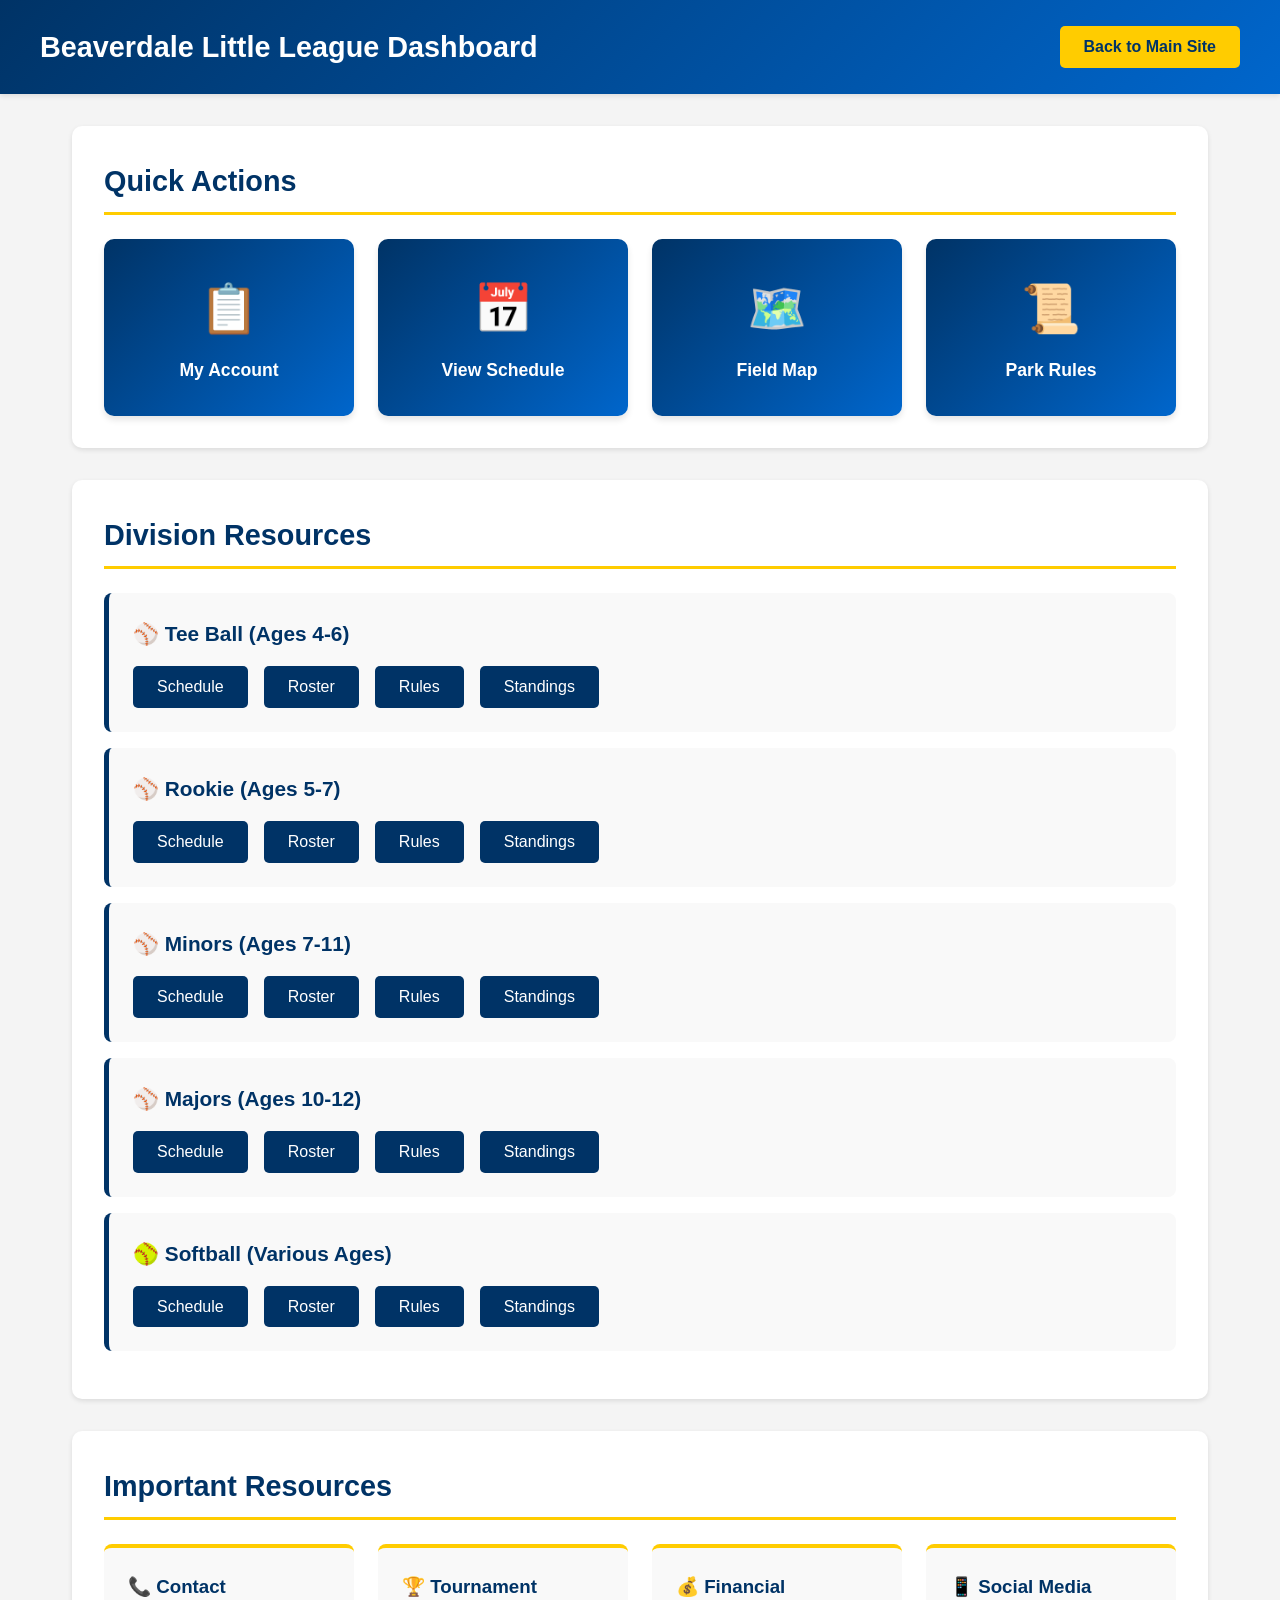
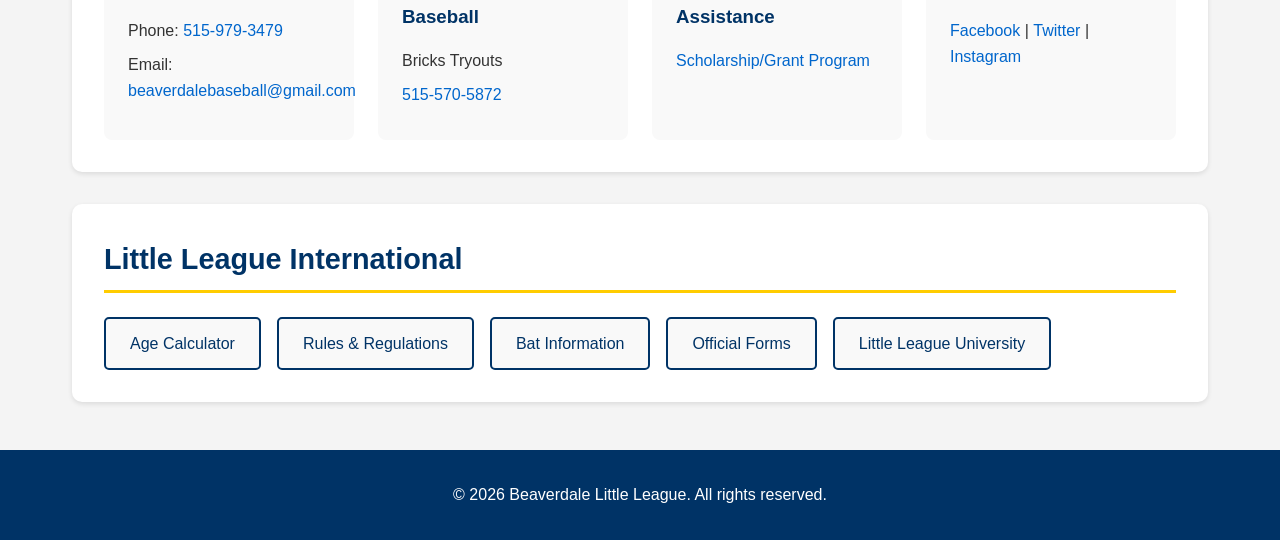
==== dashboard.html @ 2b5cd957 "Add dashboard page with division-organized resources" ====
<!DOCTYPE html>
<html lang="en">
<head>
    <meta charset="UTF-8">
    <meta name="viewport" content="width=device-width, initial-scale=1.0">
    <title>Beaverdale Little League - Dashboard</title>
    <link rel="stylesheet" href="dashboard.css">
</head>
<body>
    <header>
        <div class="header-content">
            <h1>Beaverdale Little League Dashboard</h1>
            <a href="https://clubs.bluesombrero.com/Default.aspx?tabid=1288891" class="logout-btn">Back to Main Site</a>
        </div>
    </header>

    <main>
        <!-- Quick Actions -->
        <section class="quick-actions">
            <h2>Quick Actions</h2>
            <div class="action-grid">
                <a href="https://clubs.bluesombrero.com/Default.aspx?tabid=1288891" class="action-card">
                    <span class="icon">📋</span>
                    <h3>My Account</h3>
                </a>
                <a href="https://clubs.bluesombrero.com/Default.aspx?tabid=1288891" class="action-card">
                    <span class="icon">📅</span>
                    <h3>View Schedule</h3>
                </a>
                <a href="https://clubs.bluesombrero.com/portals/54391/contentrotator/contentrotator638093979348709795.png" target="_blank" class="action-card">
                    <span class="icon">🗺️</span>
                    <h3>Field Map</h3>
                </a>
                <a href="https://clubs.bluesombrero.com/portals/54391/contentrotator/contentrotator638093961183567365.png" target="_blank" class="action-card">
                    <span class="icon">📜</span>
                    <h3>Park Rules</h3>
                </a>
            </div>
        </section>

        <!-- Division Links -->
        <section class="divisions">
            <h2>Division Resources</h2>
            
            <div class="division-card">
                <h3>⚾ Tee Ball (Ages 4-6)</h3>
                <div class="division-links">
                    <a href="https://clubs.bluesombrero.com/Default.aspx?tabid=1288891">Schedule</a>
                    <a href="https://clubs.bluesombrero.com/Default.aspx?tabid=1288891">Roster</a>
                    <a href="https://www.littleleague.org/playing-rules/rules-regulations-policies/">Rules</a>
                    <a href="https://clubs.bluesombrero.com/Default.aspx?tabid=1288891">Standings</a>
                </div>
            </div>

            <div class="division-card">
                <h3>⚾ Rookie (Ages 5-7)</h3>
                <div class="division-links">
                    <a href="https://clubs.bluesombrero.com/Default.aspx?tabid=1288891">Schedule</a>
                    <a href="https://clubs.bluesombrero.com/Default.aspx?tabid=1288891">Roster</a>
                    <a href="https://www.littleleague.org/playing-rules/rules-regulations-policies/">Rules</a>
                    <a href="https://clubs.bluesombrero.com/Default.aspx?tabid=1288891">Standings</a>
                </div>
            </div>

            <div class="division-card">
                <h3>⚾ Minors (Ages 7-11)</h3>
                <div class="division-links">
                    <a href="https://clubs.bluesombrero.com/Default.aspx?tabid=1288891">Schedule</a>
                    <a href="https://clubs.bluesombrero.com/Default.aspx?tabid=1288891">Roster</a>
                    <a href="https://www.littleleague.org/playing-rules/rules-regulations-policies/">Rules</a>
                    <a href="https://clubs.bluesombrero.com/Default.aspx?tabid=1288891">Standings</a>
                </div>
            </div>

            <div class="division-card">
                <h3>⚾ Majors (Ages 10-12)</h3>
                <div class="division-links">
                    <a href="https://clubs.bluesombrero.com/Default.aspx?tabid=1288891">Schedule</a>
                    <a href="https://clubs.bluesombrero.com/Default.aspx?tabid=1288891">Roster</a>
                    <a href="https://www.littleleague.org/playing-rules/rules-regulations-policies/">Rules</a>
                    <a href="https://clubs.bluesombrero.com/Default.aspx?tabid=1288891">Standings</a>
                </div>
            </div>

            <div class="division-card">
                <h3>🥎 Softball (Various Ages)</h3>
                <div class="division-links">
                    <a href="https://clubs.bluesombrero.com/Default.aspx?tabid=1288891">Schedule</a>
                    <a href="https://clubs.bluesombrero.com/Default.aspx?tabid=1288891">Roster</a>
                    <a href="https://www.littleleague.org/playing-rules/rules-regulations-policies/">Rules</a>
                    <a href="https://clubs.bluesombrero.com/Default.aspx?tabid=1288891">Standings</a>
                </div>
            </div>
        </section>

        <!-- Important Resources -->
        <section class="resources">
            <h2>Important Resources</h2>
            <div class="resource-grid">
                <div class="resource-card">
                    <h3>📞 Contact</h3>
                    <p>Phone: <a href="tel:515-979-3479">515-979-3479</a></p>
                    <p>Email: <a href="mailto:beaverdalebaseball@gmail.com">beaverdalebaseball@gmail.com</a></p>
                </div>
                <div class="resource-card">
                    <h3>🏆 Tournament Baseball</h3>
                    <p>Bricks Tryouts</p>
                    <p><a href="tel:515-570-5872">515-570-5872</a></p>
                </div>
                <div class="resource-card">
                    <h3>💰 Financial Assistance</h3>
                    <p><a href="https://www.littleleague.org/call-up-grant-program/" target="_blank">Scholarship/Grant Program</a></p>
                </div>
                <div class="resource-card">
                    <h3>📱 Social Media</h3>
                    <p>
                        <a href="https://www.facebook.com/BeaverdaleLL" target="_blank">Facebook</a> |
                        <a href="https://www.twitter.com/BeaverdaleLL" target="_blank">Twitter</a> |
                        <a href="https://www.instagram.com/beaverdalelittleleague" target="_blank">Instagram</a>
                    </p>
                </div>
            </div>
        </section>

        <!-- Little League Resources -->
        <section class="ll-resources">
            <h2>Little League International</h2>
            <div class="ll-links">
                <a href="https://www.littleleague.org/play-little-league/determine-league-age/" target="_blank">Age Calculator</a>
                <a href="https://www.littleleague.org/playing-rules/rules-regulations-policies/" target="_blank">Rules & Regulations</a>
                <a href="https://www.littleleague.org/playing-rules/bat-information/" target="_blank">Bat Information</a>
                <a href="https://www.littleleague.org/forms-publications/" target="_blank">Official Forms</a>
                <a href="http://www.littleleagueu.org/" target="_blank">Little League University</a>
            </div>
        </section>
    </main>

    <footer>
        <p>&copy; 2026 Beaverdale Little League. All rights reserved.</p>
    </footer>
</body>
</html>
---- dashboard.css ----
/* Reset and Base Styles */
* {
    margin: 0;
    padding: 0;
    box-sizing: border-box;
}

body {
    font-family: 'Arial', sans-serif;
    line-height: 1.6;
    color: #333;
    background-color: #f4f4f4;
}

/* Header */
header {
    background: linear-gradient(135deg, #003366 0%, #0066cc 100%);
    color: white;
    padding: 1.5rem 2rem;
    box-shadow: 0 2px 5px rgba(0,0,0,0.1);
}

.header-content {
    max-width: 1200px;
    margin: 0 auto;
    display: flex;
    justify-content: space-between;
    align-items: center;
}

header h1 {
    font-size: 1.8rem;
}

.logout-btn {
    background-color: #ffcc00;
    color: #003366;
    padding: 0.5rem 1.5rem;
    border-radius: 5px;
    text-decoration: none;
    font-weight: bold;
    transition: background-color 0.3s;
}

.logout-btn:hover {
    background-color: #ffdd33;
}

/* Main Content */
main {
    max-width: 1200px;
    margin: 2rem auto;
    padding: 0 2rem;
}

section {
    background: white;
    padding: 2rem;
    margin-bottom: 2rem;
    border-radius: 10px;
    box-shadow: 0 2px 5px rgba(0,0,0,0.1);
}

section h2 {
    color: #003366;
    margin-bottom: 1.5rem;
    font-size: 1.8rem;
    border-bottom: 3px solid #ffcc00;
    padding-bottom: 0.5rem;
}

/* Quick Actions */
.action-grid {
    display: grid;
    grid-template-columns: repeat(auto-fit, minmax(200px, 1fr));
    gap: 1.5rem;
}

.action-card {
    background: linear-gradient(135deg, #003366 0%, #0066cc 100%);
    color: white;
    padding: 2rem;
    border-radius: 10px;
    text-align: center;
    text-decoration: none;
    transition: transform 0.3s, box-shadow 0.3s;
    box-shadow: 0 4px 6px rgba(0,0,0,0.1);
}

.action-card:hover {
    transform: translateY(-5px);
    box-shadow: 0 6px 12px rgba(0,0,0,0.2);
}

.action-card .icon {
    font-size: 3rem;
    display: block;
    margin-bottom: 0.5rem;
}

.action-card h3 {
    font-size: 1.1rem;
}

/* Division Cards */
.division-card {
    background: #f9f9f9;
    padding: 1.5rem;
    margin-bottom: 1rem;
    border-radius: 8px;
    border-left: 5px solid #003366;
}

.division-card h3 {
    color: #003366;
    margin-bottom: 1rem;
    font-size: 1.3rem;
}

.division-links {
    display: flex;
    flex-wrap: wrap;
    gap: 1rem;
}

.division-links a {
    background: #003366;
    color: white;
    padding: 0.5rem 1.5rem;
    border-radius: 5px;
    text-decoration: none;
    font-weight: 500;
    transition: background-color 0.3s;
}

.division-links a:hover {
    background: #0066cc;
}

/* Resource Grid */
.resource-grid {
    display: grid;
    grid-template-columns: repeat(auto-fit, minmax(250px, 1fr));
    gap: 1.5rem;
}

.resource-card {
    background: #f9f9f9;
    padding: 1.5rem;
    border-radius: 8px;
    border-top: 4px solid #ffcc00;
}

.resource-card h3 {
    color: #003366;
    margin-bottom: 1rem;
}

.resource-card p {
    margin-bottom: 0.5rem;
}

.resource-card a {
    color: #0066cc;
    text-decoration: none;
    font-weight: 500;
}

.resource-card a:hover {
    text-decoration: underline;
}

/* Little League Resources */
.ll-links {
    display: flex;
    flex-wrap: wrap;
    gap: 1rem;
}

.ll-links a {
    background: #f9f9f9;
    color: #003366;
    padding: 0.75rem 1.5rem;
    border-radius: 5px;
    text-decoration: none;
    font-weight: 500;
    border: 2px solid #003366;
    transition: all 0.3s;
}

.ll-links a:hover {
    background: #003366;
    color: white;
}

/* Footer */
footer {
    background-color: #003366;
    color: white;
    text-align: center;
    padding: 2rem;
    margin-top: 3rem;
}

/* Responsive Design */
@media (max-width: 768px) {
    .header-content {
        flex-direction: column;
        gap: 1rem;
        text-align: center;
    }

    header h1 {
        font-size: 1.4rem;
    }

    .action-grid {
        grid-template-columns: repeat(auto-fit, minmax(150px, 1fr));
    }

    .division-links {
        flex-direction: column;
    }

    .division-links a {
        text-align: center;
    }

    .resource-grid {
        grid-template-columns: 1fr;
    }

    .ll-links {
        flex-direction: column;
    }

    .ll-links a {
        text-align: center;
    }
}
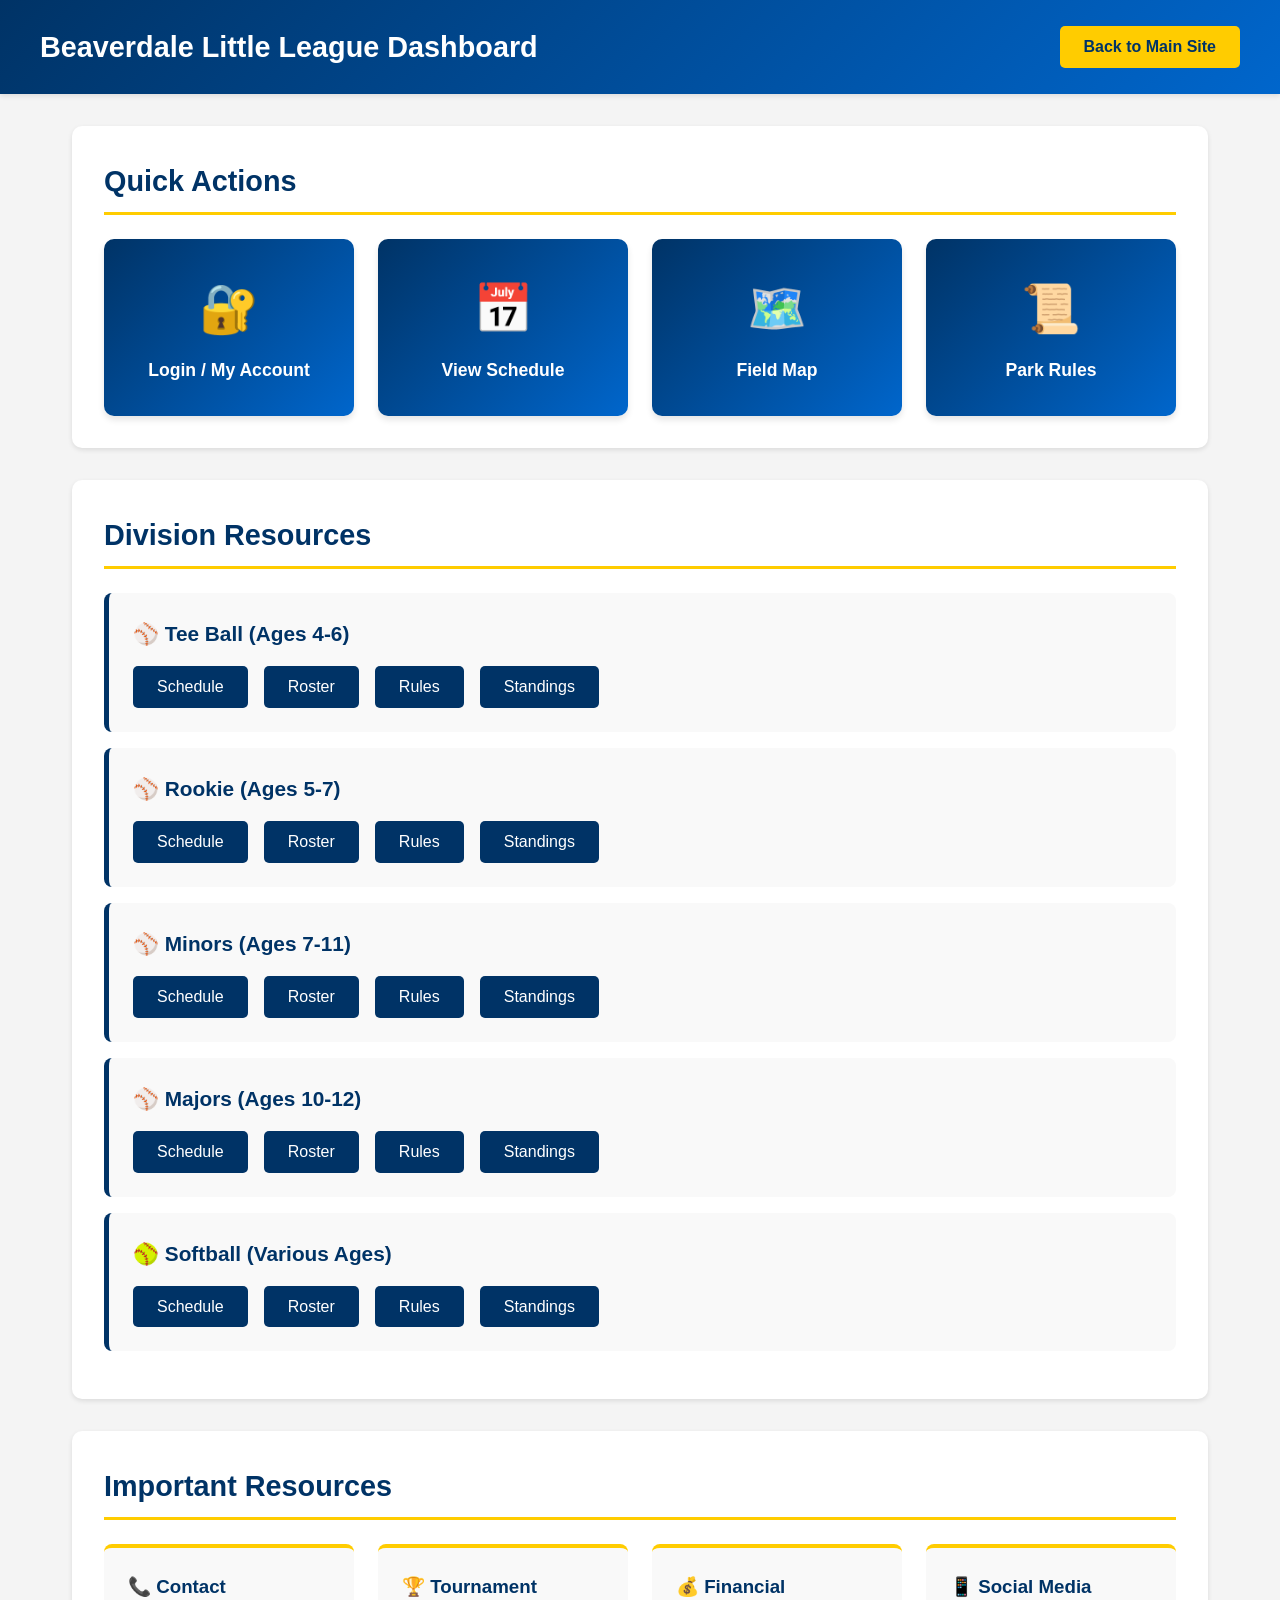
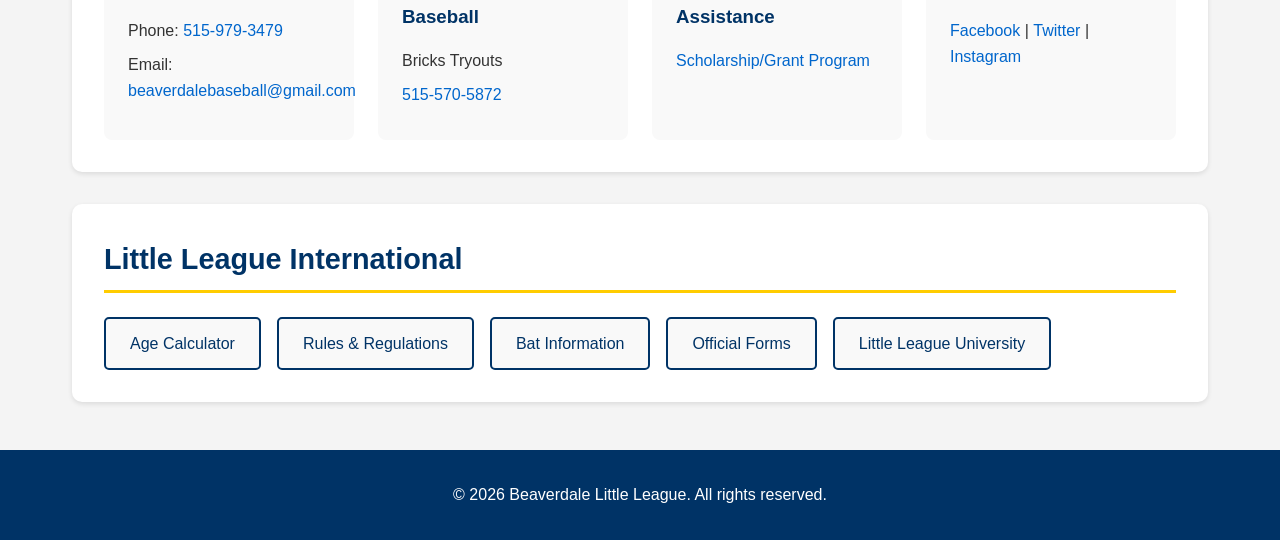
==== commit f865db2c: "Update flow to go directly to dashboard, login from there" ====
--- a/dashboard.html
+++ b/dashboard.html
@@ -19,9 +19,9 @@
         <section class="quick-actions">
             <h2>Quick Actions</h2>
             <div class="action-grid">
-                <a href="https://clubs.bluesombrero.com/Default.aspx?tabid=1288891" class="action-card">
-                    <span class="icon">📋</span>
-                    <h3>My Account</h3>
+                <a href="https://clubs.bluesombrero.com/Default.aspx?tabid=1292886" class="action-card">
+                    <span class="icon">🔐</span>
+                    <h3>Login / My Account</h3>
                 </a>
                 <a href="https://clubs.bluesombrero.com/Default.aspx?tabid=1288891" class="action-card">
                     <span class="icon">📅</span>
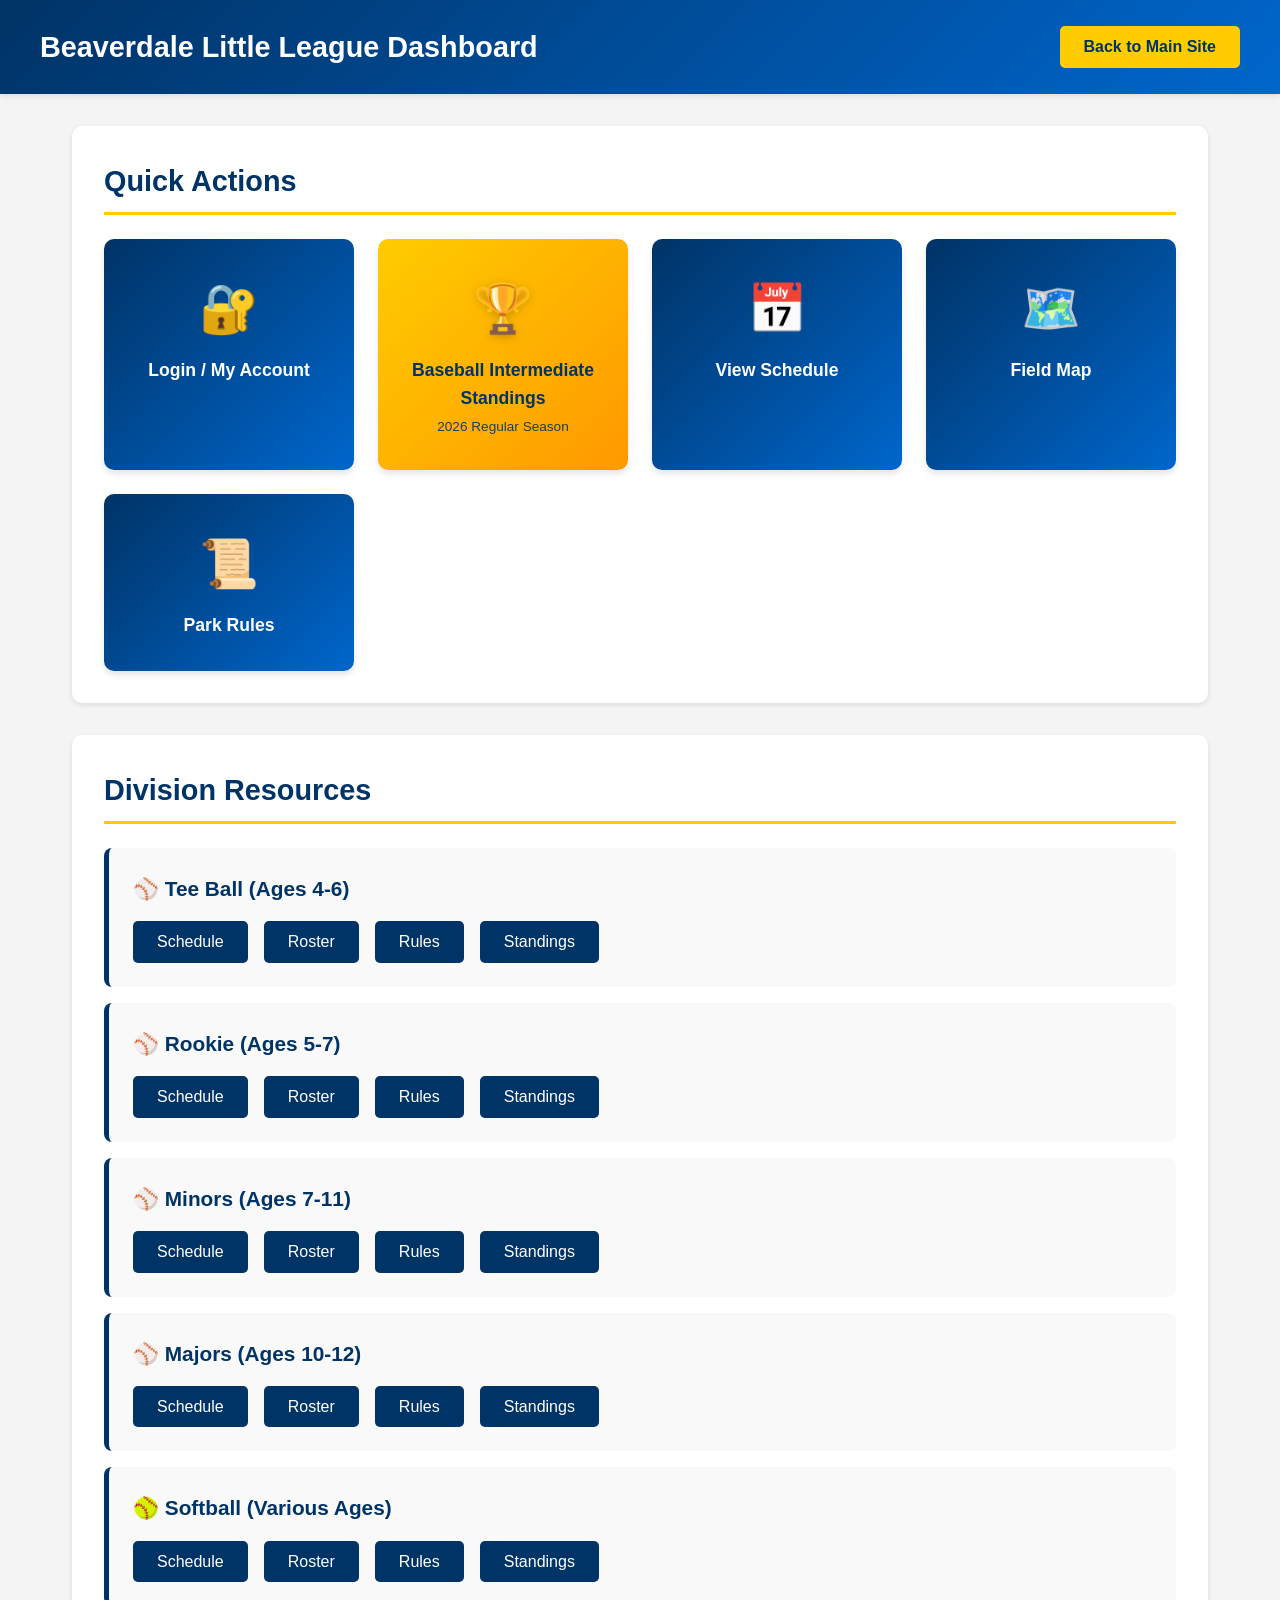
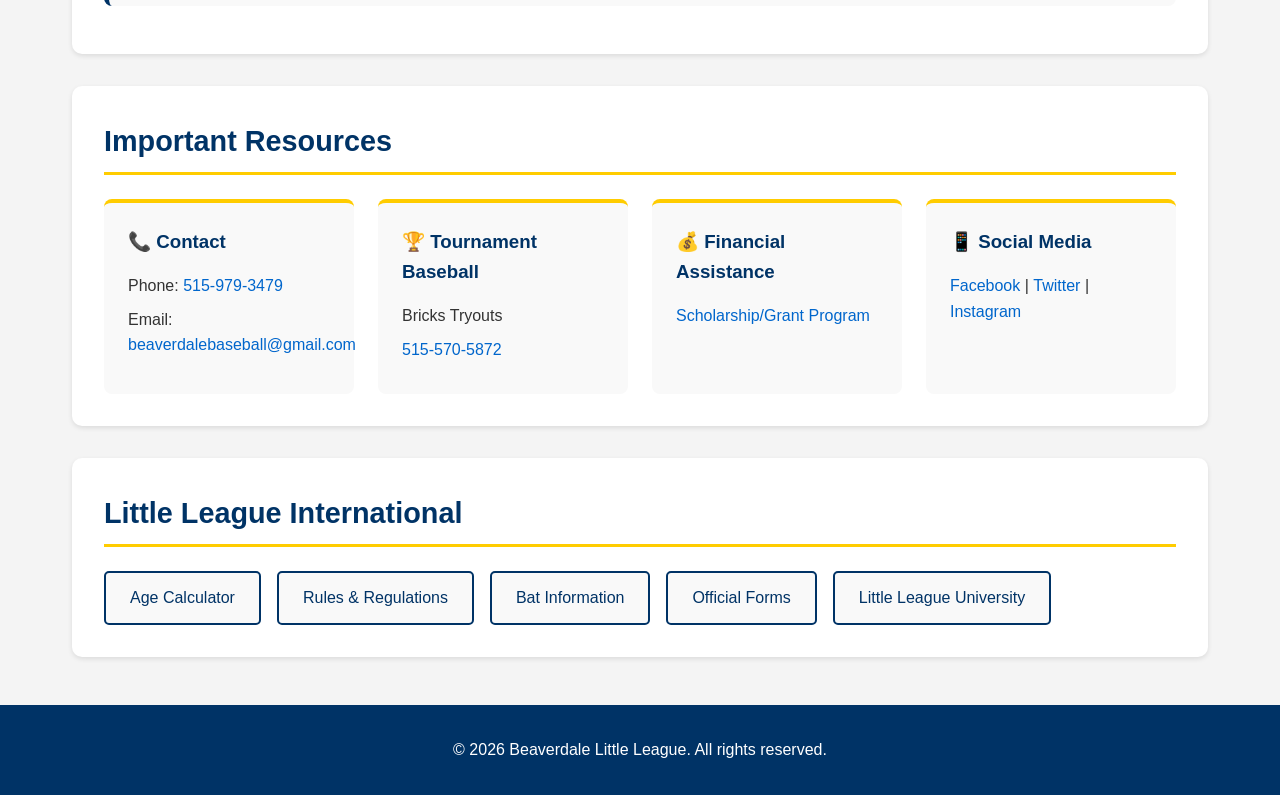
==== commit 4296432e: "Add Baseball Intermediate standings link to dashboard" ====
--- a/dashboard.html
+++ b/dashboard.html
@@ -22,6 +22,11 @@
                 <a href="https://clubs.bluesombrero.com/Default.aspx?tabid=1292886" class="action-card">
                     <span class="icon">🔐</span>
                     <h3>Login / My Account</h3>
+                </a>
+                <a href="https://clubs.bluesombrero.com/Default.aspx?tabid=1292888" class="action-card highlight">
+                    <span class="icon">🏆</span>
+                    <h3>Baseball Intermediate Standings</h3>
+                    <p class="subtitle">2026 Regular Season</p>
                 </a>
                 <a href="https://clubs.bluesombrero.com/Default.aspx?tabid=1288891" class="action-card">
                     <span class="icon">📅</span>
--- a/dashboard.css
+++ b/dashboard.css
@@ -100,6 +100,21 @@
 
 .action-card h3 {
     font-size: 1.1rem;
+}
+
+.action-card .subtitle {
+    font-size: 0.85rem;
+    margin-top: 0.25rem;
+    opacity: 0.9;
+}
+
+.action-card.highlight {
+    background: linear-gradient(135deg, #ffcc00 0%, #ff9900 100%);
+    color: #003366;
+}
+
+.action-card.highlight .icon {
+    filter: drop-shadow(0 2px 4px rgba(0,0,0,0.2));
 }
 
 /* Division Cards */
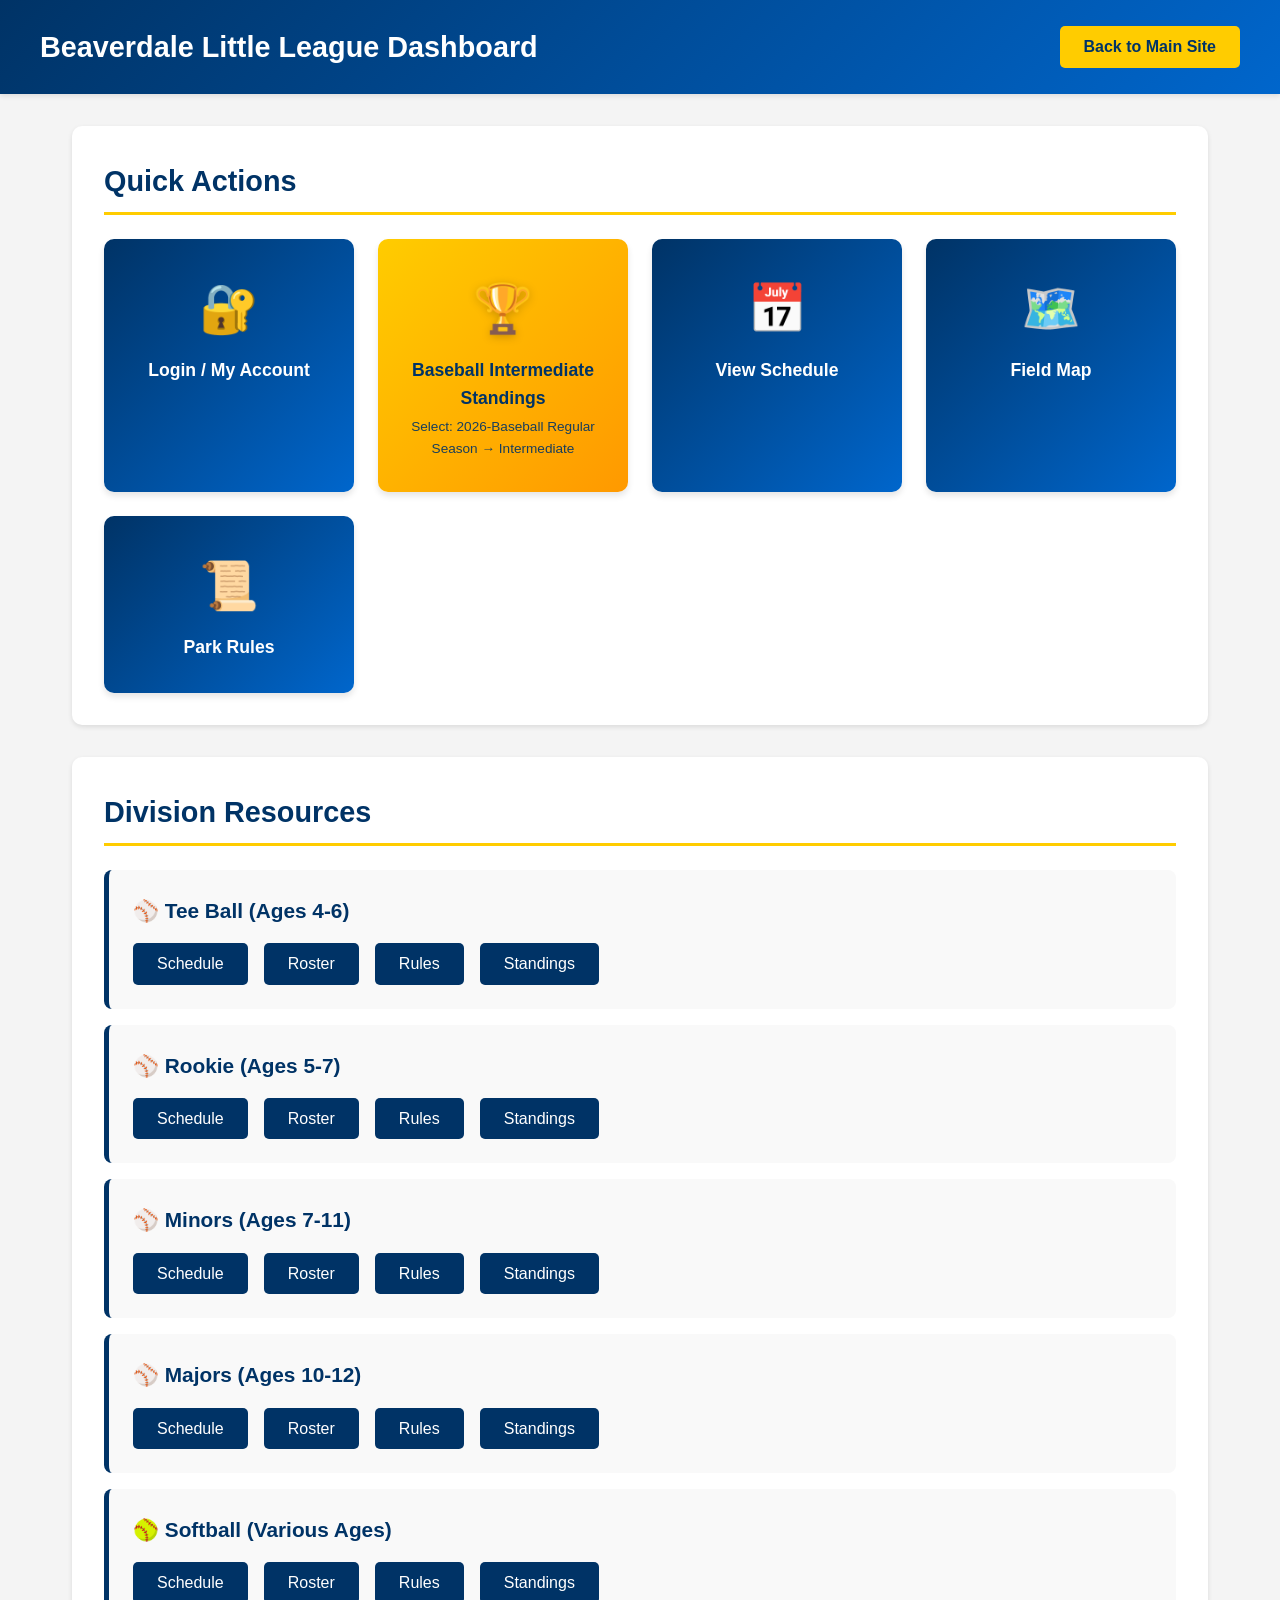
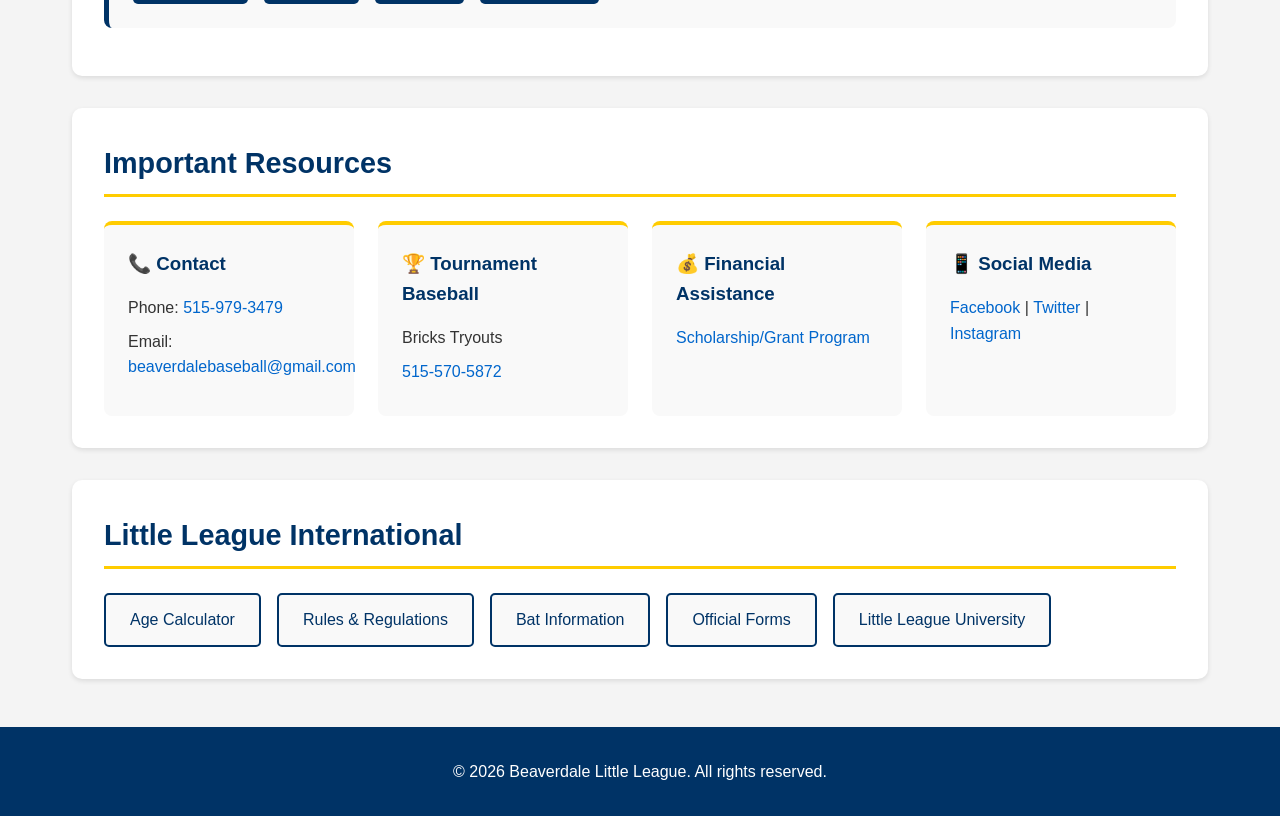
==== commit 70e3dc5f: "Add dropdown instructions to standings card" ====
--- a/dashboard.html
+++ b/dashboard.html
@@ -26,7 +26,7 @@
                 <a href="https://clubs.bluesombrero.com/Default.aspx?tabid=1292888" class="action-card highlight">
                     <span class="icon">🏆</span>
                     <h3>Baseball Intermediate Standings</h3>
-                    <p class="subtitle">2026 Regular Season</p>
+                    <p class="subtitle">Select: 2026-Baseball Regular Season → Intermediate</p>
                 </a>
                 <a href="https://clubs.bluesombrero.com/Default.aspx?tabid=1288891" class="action-card">
                     <span class="icon">📅</span>
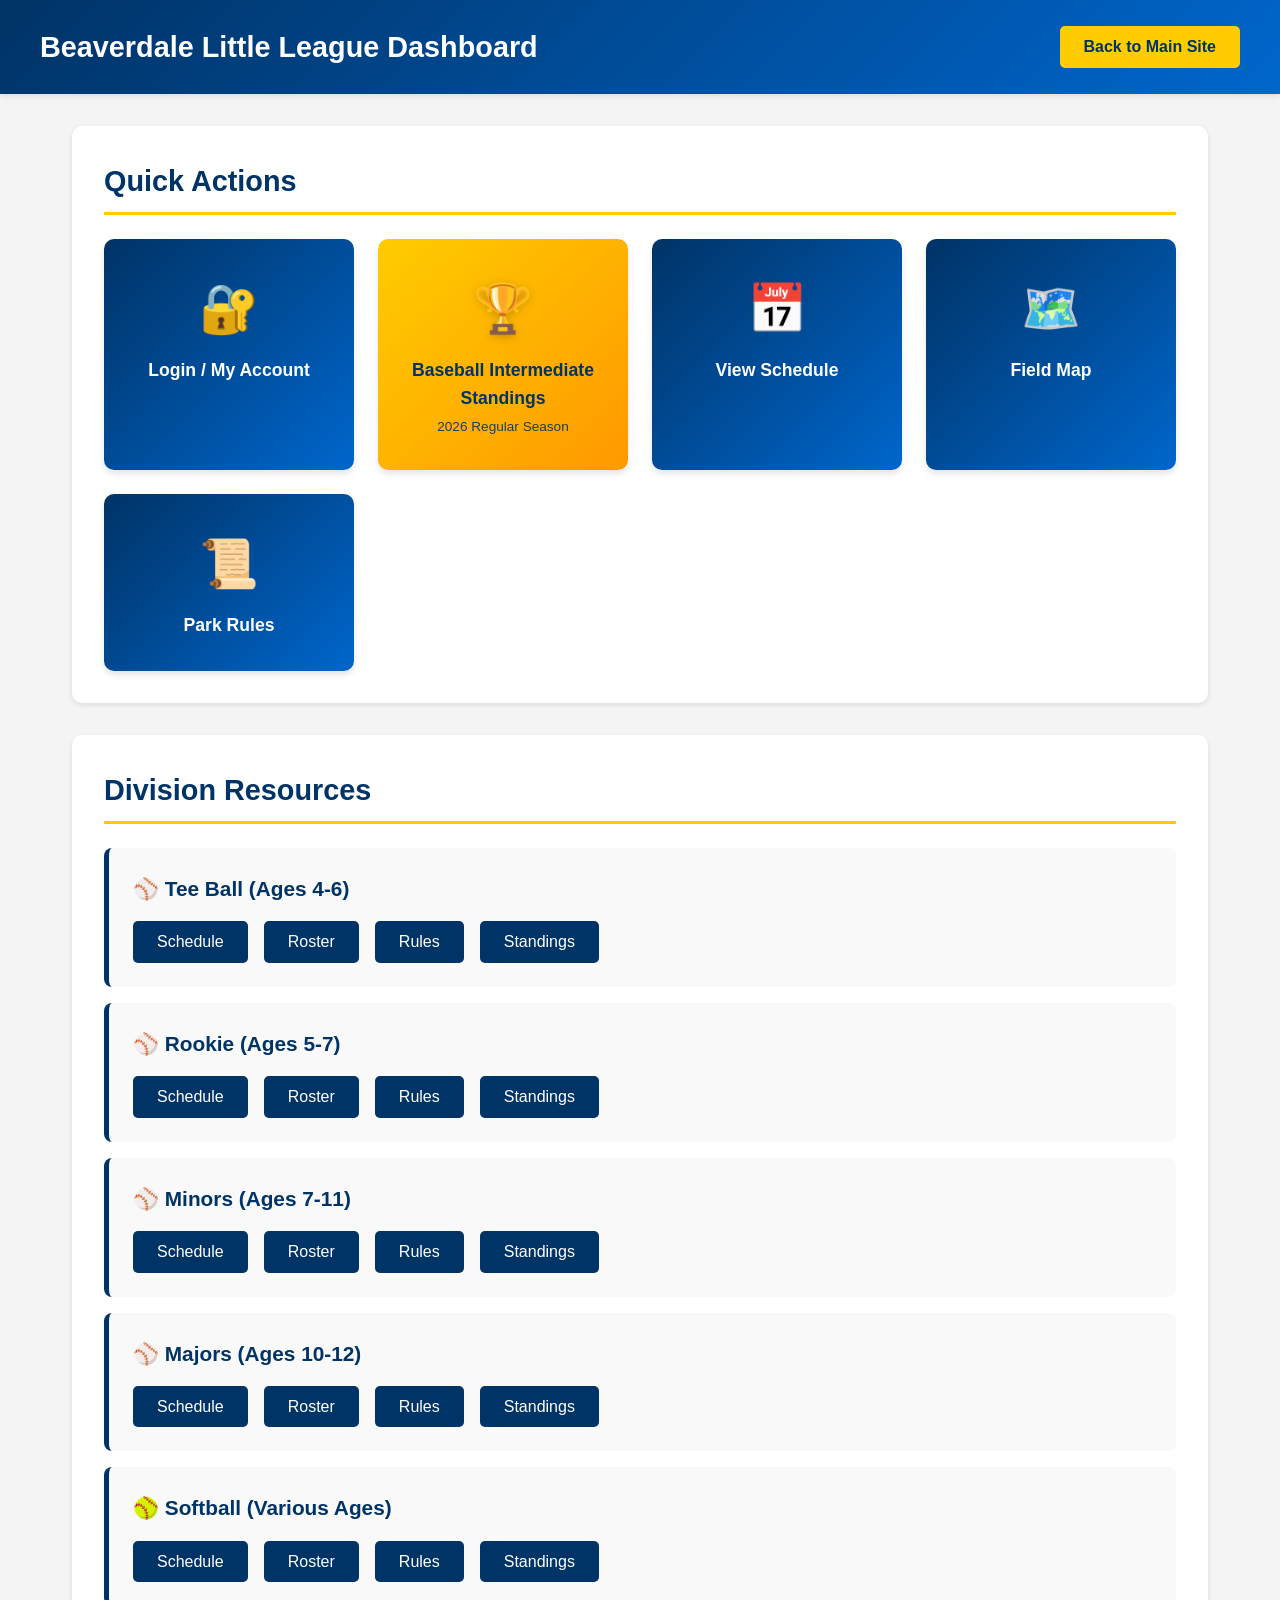
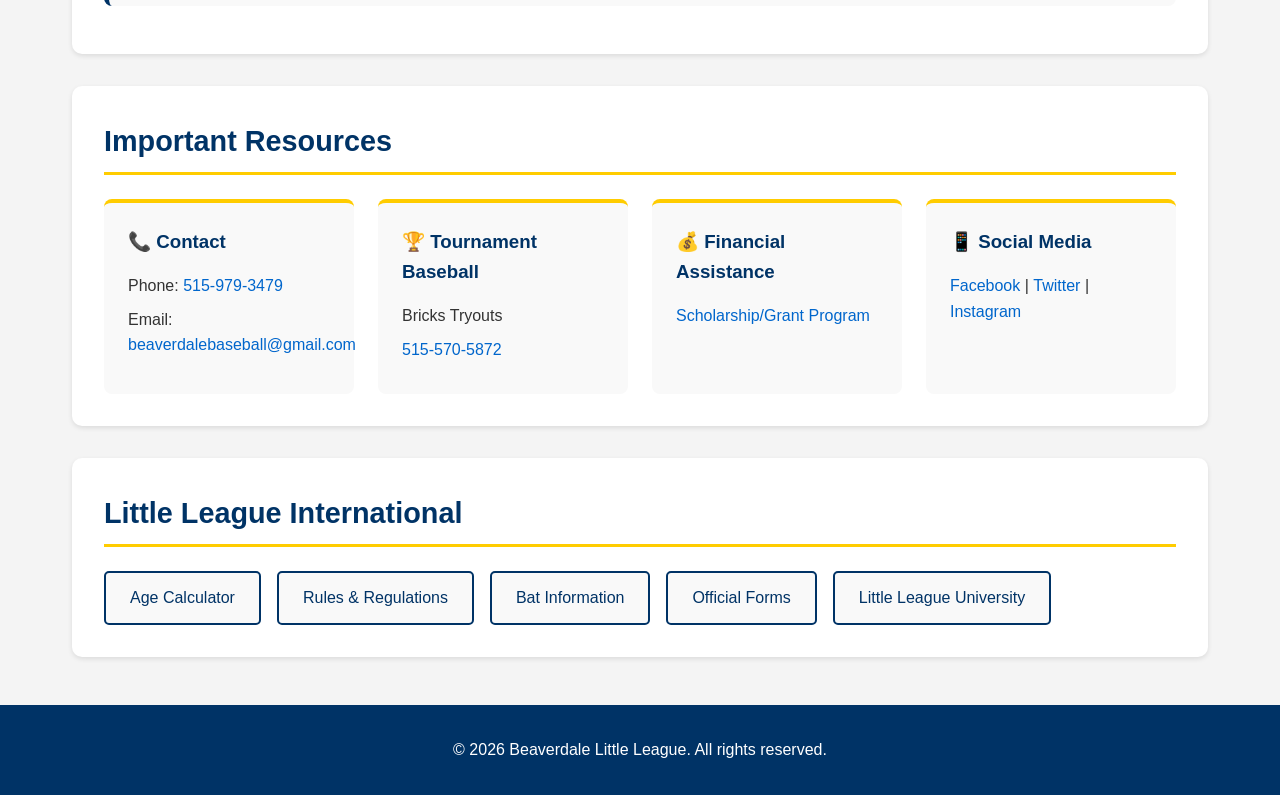
==== commit ee0e3fec: "Use direct link with parameters for standings" ====
--- a/dashboard.html
+++ b/dashboard.html
@@ -23,10 +23,10 @@
                     <span class="icon">🔐</span>
                     <h3>Login / My Account</h3>
                 </a>
-                <a href="https://clubs.bluesombrero.com/Default.aspx?tabid=1292888" class="action-card highlight">
+                <a href="https://clubs.bluesombrero.com/Default.aspx?tabid=1292888&ProgramId=214385&DivisionId=2380152&EventID=659676&TeamId=3259885" class="action-card highlight">
                     <span class="icon">🏆</span>
                     <h3>Baseball Intermediate Standings</h3>
-                    <p class="subtitle">Select: 2026-Baseball Regular Season → Intermediate</p>
+                    <p class="subtitle">2026 Regular Season</p>
                 </a>
                 <a href="https://clubs.bluesombrero.com/Default.aspx?tabid=1288891" class="action-card">
                     <span class="icon">📅</span>
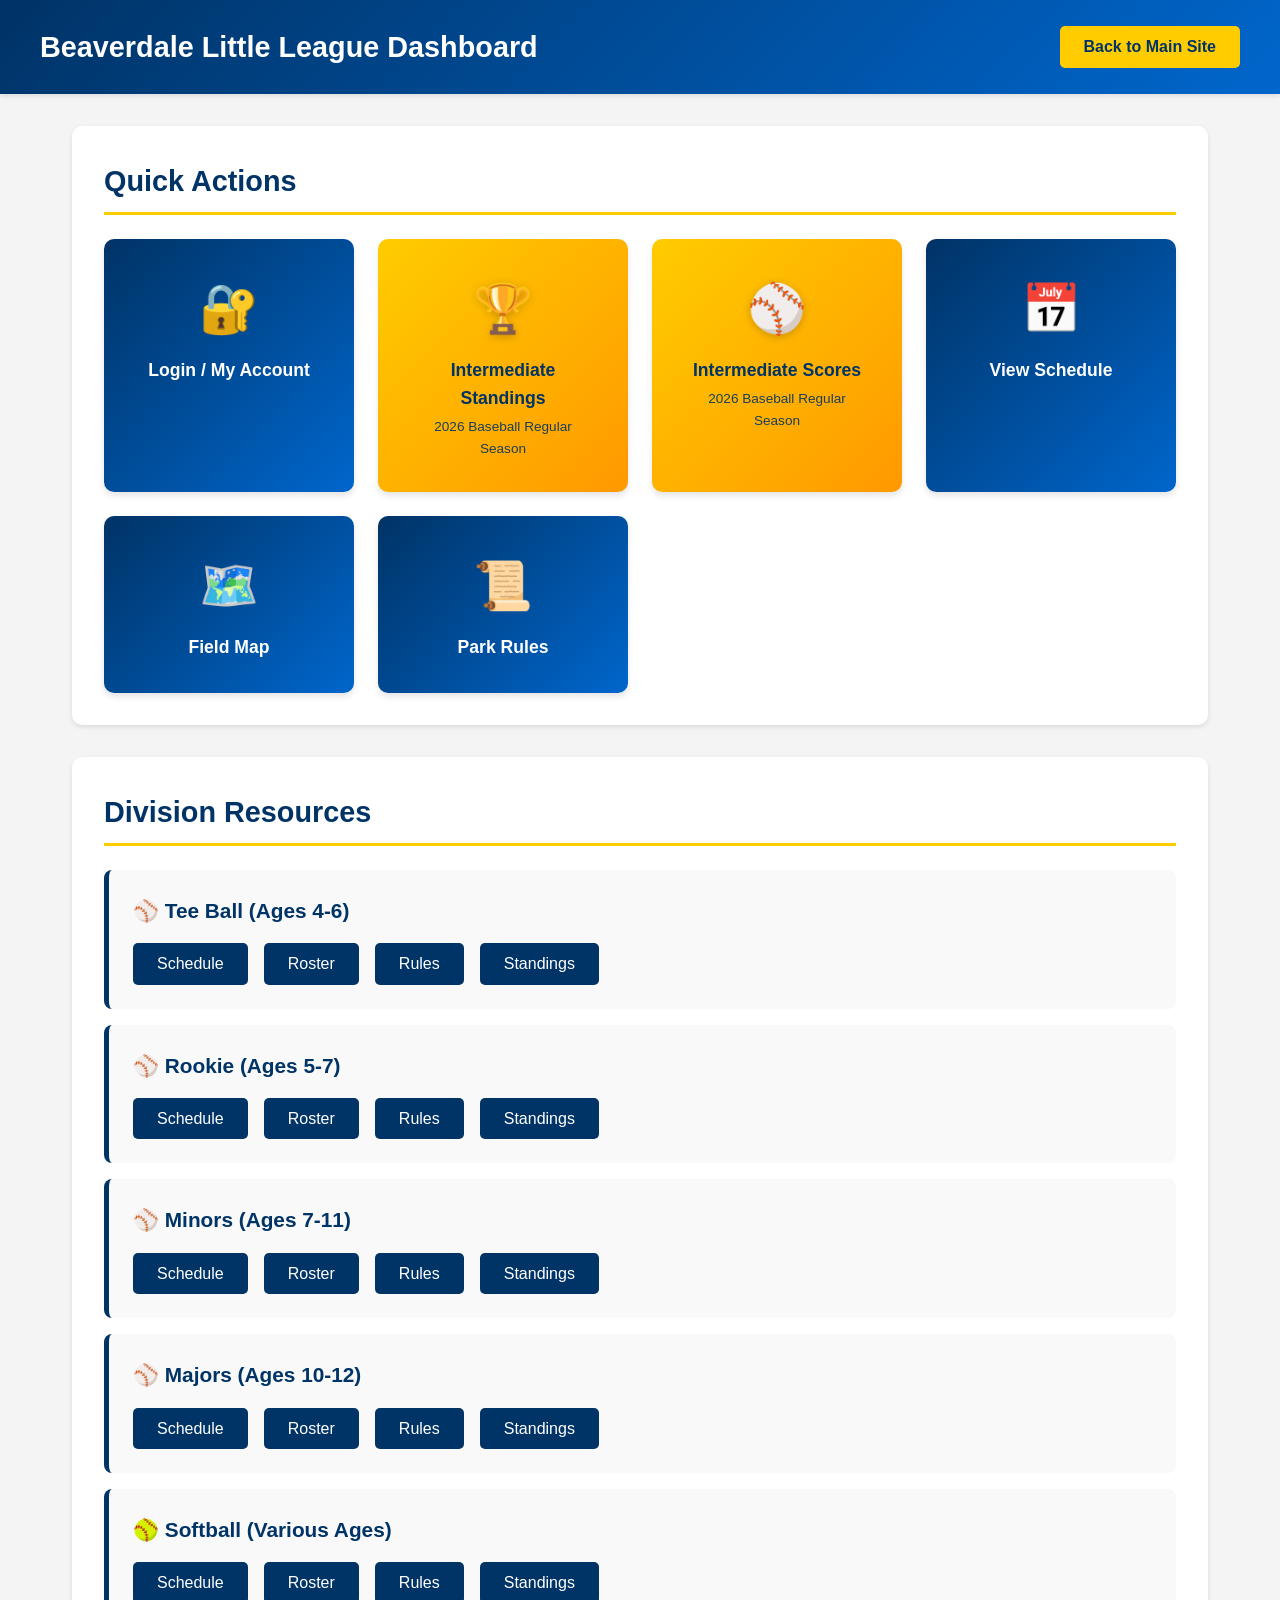
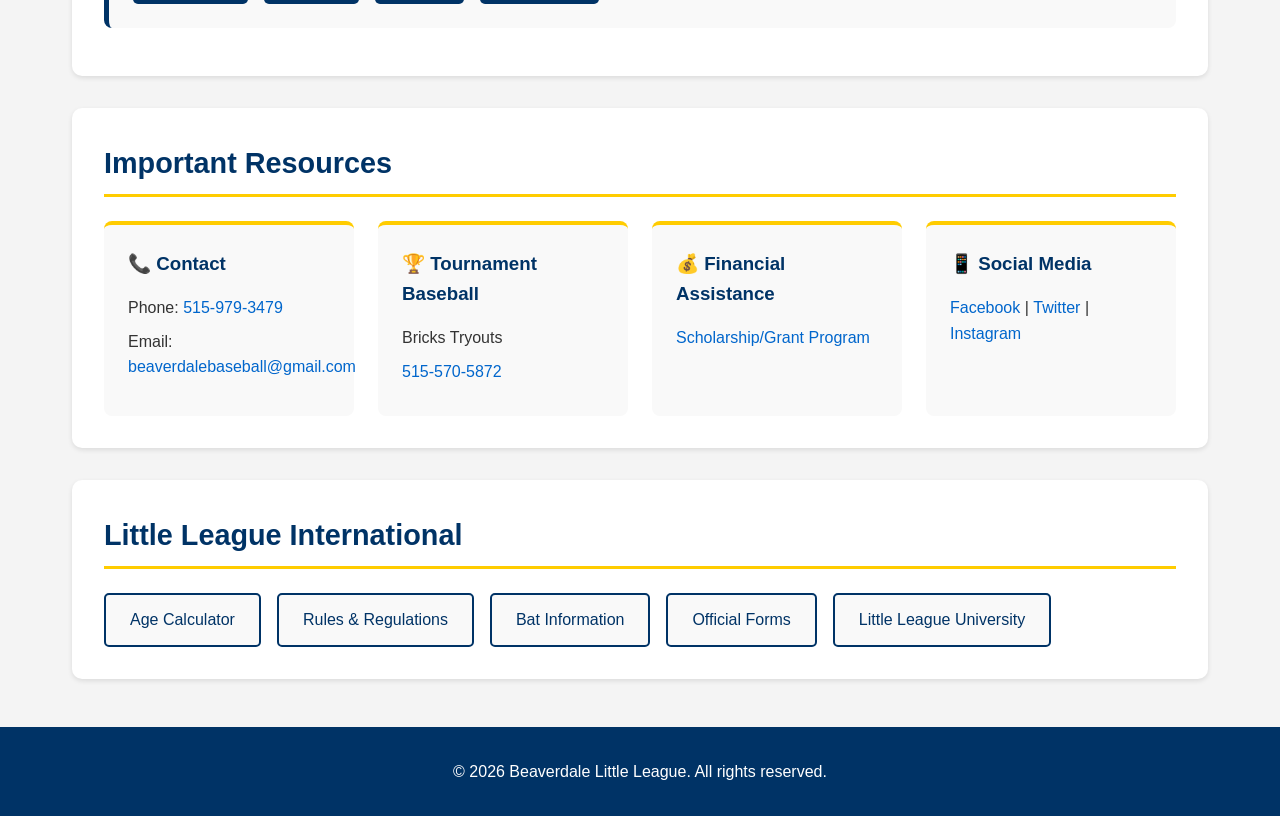
==== commit a8ceda91: "Remove iframe approach, add direct links for standings and scores" ====
--- a/dashboard.html
+++ b/dashboard.html
@@ -25,8 +25,13 @@
                 </a>
                 <a href="https://clubs.bluesombrero.com/Default.aspx?tabid=1292888&ProgramId=214385&DivisionId=2380152&EventID=659676&TeamId=3259885" class="action-card highlight">
                     <span class="icon">🏆</span>
-                    <h3>Baseball Intermediate Standings</h3>
-                    <p class="subtitle">2026 Regular Season</p>
+                    <h3>Intermediate Standings</h3>
+                    <p class="subtitle">2026 Baseball Regular Season</p>
+                </a>
+                <a href="https://clubs.bluesombrero.com/Default.aspx?tabid=1292887&ProgramId=214385&DivisionId=2380152&EventID=659676" class="action-card highlight">
+                    <span class="icon">⚾</span>
+                    <h3>Intermediate Scores</h3>
+                    <p class="subtitle">2026 Baseball Regular Season</p>
                 </a>
                 <a href="https://clubs.bluesombrero.com/Default.aspx?tabid=1288891" class="action-card">
                     <span class="icon">📅</span>
